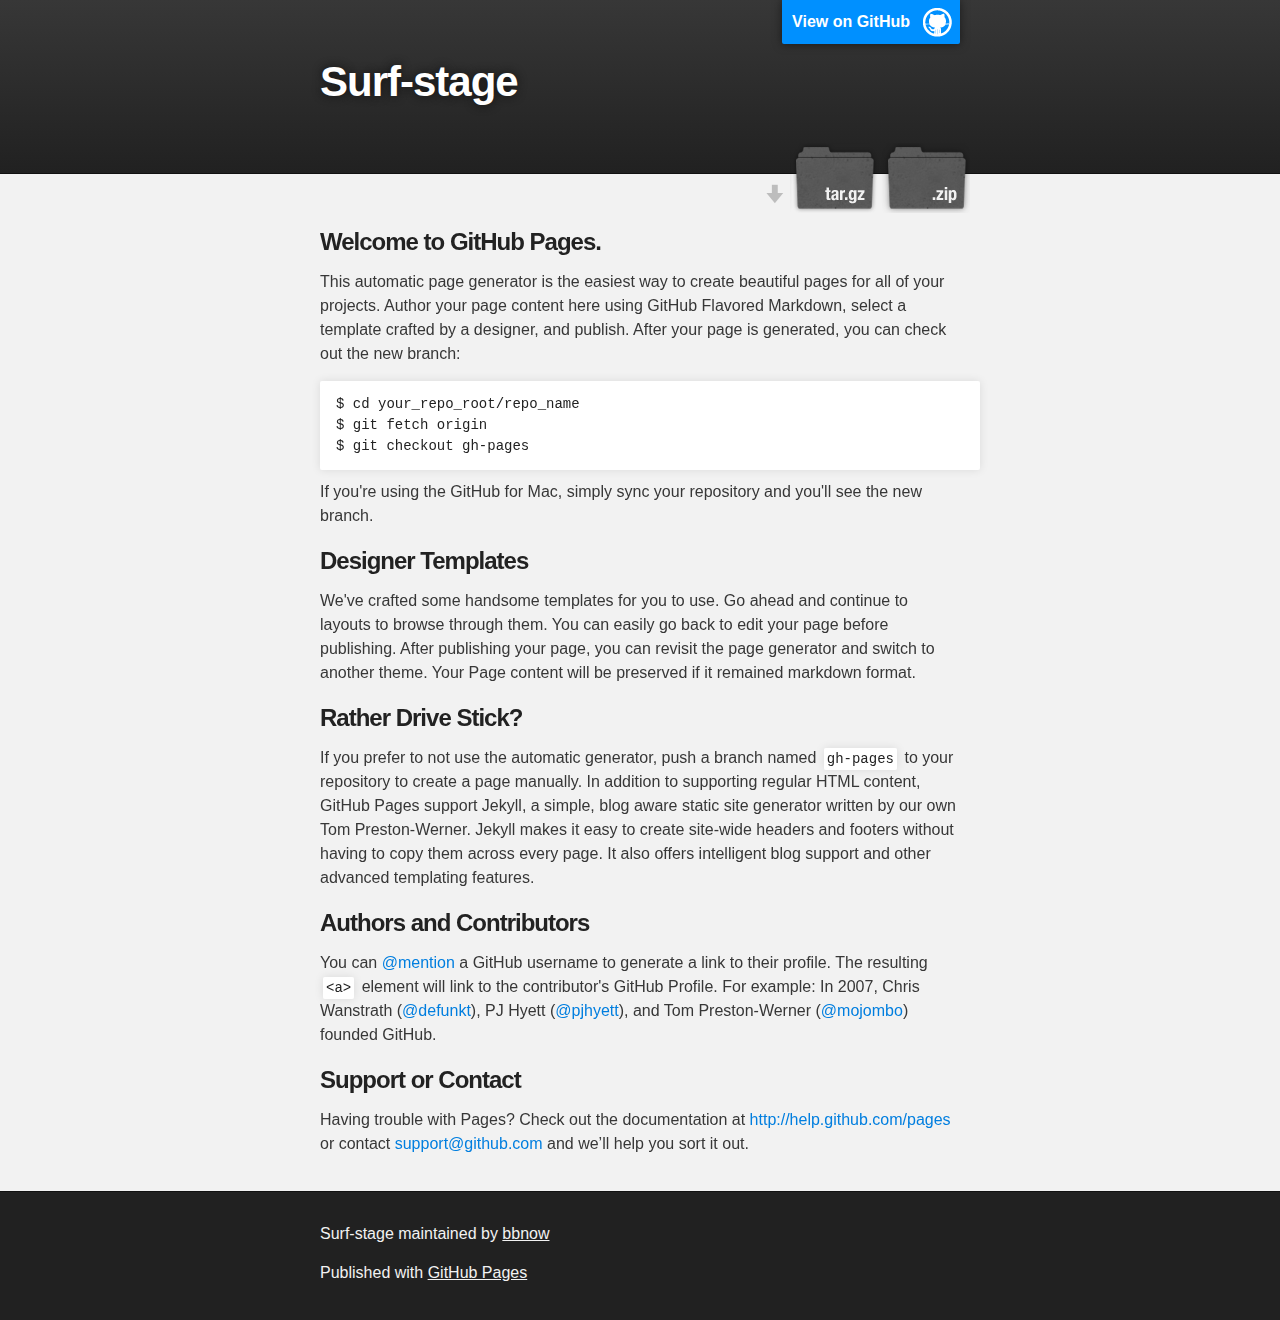
==== index.html @ c20ba17e "Create gh-pages branch via GitHub" ====
<!DOCTYPE html>
<html>

  <head>
    <meta charset='utf-8' />
    <meta http-equiv="X-UA-Compatible" content="chrome=1" />
    <meta name="description" content="Surf-stage : " />

    <link rel="stylesheet" type="text/css" media="screen" href="stylesheets/stylesheet.css">

    <title>Surf-stage</title>
  </head>

  <body>

    <!-- HEADER -->
    <div id="header_wrap" class="outer">
        <header class="inner">
          <a id="forkme_banner" href="https://github.com/bbnow/surf-stage">View on GitHub</a>

          <h1 id="project_title">Surf-stage</h1>
          <h2 id="project_tagline"></h2>

            <section id="downloads">
              <a class="zip_download_link" href="https://github.com/bbnow/surf-stage/zipball/master">Download this project as a .zip file</a>
              <a class="tar_download_link" href="https://github.com/bbnow/surf-stage/tarball/master">Download this project as a tar.gz file</a>
            </section>
        </header>
    </div>

    <!-- MAIN CONTENT -->
    <div id="main_content_wrap" class="outer">
      <section id="main_content" class="inner">
        <h3>
<a name="welcome-to-github-pages" class="anchor" href="#welcome-to-github-pages"><span class="octicon octicon-link"></span></a>Welcome to GitHub Pages.</h3>

<p>This automatic page generator is the easiest way to create beautiful pages for all of your projects. Author your page content here using GitHub Flavored Markdown, select a template crafted by a designer, and publish. After your page is generated, you can check out the new branch:</p>

<pre><code>$ cd your_repo_root/repo_name
$ git fetch origin
$ git checkout gh-pages
</code></pre>

<p>If you're using the GitHub for Mac, simply sync your repository and you'll see the new branch.</p>

<h3>
<a name="designer-templates" class="anchor" href="#designer-templates"><span class="octicon octicon-link"></span></a>Designer Templates</h3>

<p>We've crafted some handsome templates for you to use. Go ahead and continue to layouts to browse through them. You can easily go back to edit your page before publishing. After publishing your page, you can revisit the page generator and switch to another theme. Your Page content will be preserved if it remained markdown format.</p>

<h3>
<a name="rather-drive-stick" class="anchor" href="#rather-drive-stick"><span class="octicon octicon-link"></span></a>Rather Drive Stick?</h3>

<p>If you prefer to not use the automatic generator, push a branch named <code>gh-pages</code> to your repository to create a page manually. In addition to supporting regular HTML content, GitHub Pages support Jekyll, a simple, blog aware static site generator written by our own Tom Preston-Werner. Jekyll makes it easy to create site-wide headers and footers without having to copy them across every page. It also offers intelligent blog support and other advanced templating features.</p>

<h3>
<a name="authors-and-contributors" class="anchor" href="#authors-and-contributors"><span class="octicon octicon-link"></span></a>Authors and Contributors</h3>

<p>You can <a href="https://github.com/blog/821" class="user-mention">@mention</a> a GitHub username to generate a link to their profile. The resulting <code>&lt;a&gt;</code> element will link to the contributor's GitHub Profile. For example: In 2007, Chris Wanstrath (<a href="https://github.com/defunkt" class="user-mention">@defunkt</a>), PJ Hyett (<a href="https://github.com/pjhyett" class="user-mention">@pjhyett</a>), and Tom Preston-Werner (<a href="https://github.com/mojombo" class="user-mention">@mojombo</a>) founded GitHub.</p>

<h3>
<a name="support-or-contact" class="anchor" href="#support-or-contact"><span class="octicon octicon-link"></span></a>Support or Contact</h3>

<p>Having trouble with Pages? Check out the documentation at <a href="http://help.github.com/pages">http://help.github.com/pages</a> or contact <a href="mailto:support@github.com">support@github.com</a> and we’ll help you sort it out.</p>
      </section>
    </div>

    <!-- FOOTER  -->
    <div id="footer_wrap" class="outer">
      <footer class="inner">
        <p class="copyright">Surf-stage maintained by <a href="https://github.com/bbnow">bbnow</a></p>
        <p>Published with <a href="http://pages.github.com">GitHub Pages</a></p>
      </footer>
    </div>

    

  </body>
</html>
---- stylesheets/stylesheet.css ----
/*******************************************************************************
Slate Theme for GitHub Pages
by Jason Costello, @jsncostello
*******************************************************************************/

@import url(pygment_trac.css);

/*******************************************************************************
MeyerWeb Reset
*******************************************************************************/

html, body, div, span, applet, object, iframe,
h1, h2, h3, h4, h5, h6, p, blockquote, pre,
a, abbr, acronym, address, big, cite, code,
del, dfn, em, img, ins, kbd, q, s, samp,
small, strike, strong, sub, sup, tt, var,
b, u, i, center,
dl, dt, dd, ol, ul, li,
fieldset, form, label, legend,
table, caption, tbody, tfoot, thead, tr, th, td,
article, aside, canvas, details, embed,
figure, figcaption, footer, header, hgroup,
menu, nav, output, ruby, section, summary,
time, mark, audio, video {
  margin: 0;
  padding: 0;
  border: 0;
  font: inherit;
  vertical-align: baseline;
}

/* HTML5 display-role reset for older browsers */
article, aside, details, figcaption, figure,
footer, header, hgroup, menu, nav, section {
  display: block;
}

ol, ul {
  list-style: none;
}

table {
  border-collapse: collapse;
  border-spacing: 0;
}

/*******************************************************************************
Theme Styles
*******************************************************************************/

body {
  box-sizing: border-box;
  color:#373737;
  background: #212121;
  font-size: 16px;
  font-family: 'Myriad Pro', Calibri, Helvetica, Arial, sans-serif;
  line-height: 1.5;
  -webkit-font-smoothing: antialiased;
}

h1, h2, h3, h4, h5, h6 {
  margin: 10px 0;
  font-weight: 700;
  color:#222222;
  font-family: 'Lucida Grande', 'Calibri', Helvetica, Arial, sans-serif;
  letter-spacing: -1px;
}

h1 {
  font-size: 36px;
  font-weight: 700;
}

h2 {
  padding-bottom: 10px;
  font-size: 32px;
  background: url('../images/bg_hr.png') repeat-x bottom;
}

h3 {
  font-size: 24px;
}

h4 {
  font-size: 21px;
}

h5 {
  font-size: 18px;
}

h6 {
  font-size: 16px;
}

p {
  margin: 10px 0 15px 0;
}

footer p {
  color: #f2f2f2;
}

a {
  text-decoration: none;
  color: #007edf;
  text-shadow: none;

  transition: color 0.5s ease;
  transition: text-shadow 0.5s ease;
  -webkit-transition: color 0.5s ease;
  -webkit-transition: text-shadow 0.5s ease;
  -moz-transition: color 0.5s ease;
  -moz-transition: text-shadow 0.5s ease;
  -o-transition: color 0.5s ease;
  -o-transition: text-shadow 0.5s ease;
  -ms-transition: color 0.5s ease;
  -ms-transition: text-shadow 0.5s ease;
}

a:hover, a:focus {text-decoration: underline;}

footer a {
  color: #F2F2F2;
  text-decoration: underline;
}

em {
  font-style: italic;
}

strong {
  font-weight: bold;
}

img {
  position: relative;
  margin: 0 auto;
  max-width: 739px;
  padding: 5px;
  margin: 10px 0 10px 0;
  border: 1px solid #ebebeb;

  box-shadow: 0 0 5px #ebebeb;
  -webkit-box-shadow: 0 0 5px #ebebeb;
  -moz-box-shadow: 0 0 5px #ebebeb;
  -o-box-shadow: 0 0 5px #ebebeb;
  -ms-box-shadow: 0 0 5px #ebebeb;
}

p img {
  display: inline;
  margin: 0;
  padding: 0;
  vertical-align: middle;
  text-align: center;
  border: none;
}

pre, code {
  width: 100%;
  color: #222;
  background-color: #fff;

  font-family: Monaco, "Bitstream Vera Sans Mono", "Lucida Console", Terminal, monospace;
  font-size: 14px;

  border-radius: 2px;
  -moz-border-radius: 2px;
  -webkit-border-radius: 2px;
}

pre {
  width: 100%;
  padding: 10px;
  box-shadow: 0 0 10px rgba(0,0,0,.1);
  overflow: auto;
}

code {
  padding: 3px;
  margin: 0 3px;
  box-shadow: 0 0 10px rgba(0,0,0,.1);
}

pre code {
  display: block;
  box-shadow: none;
}

blockquote {
  color: #666;
  margin-bottom: 20px;
  padding: 0 0 0 20px;
  border-left: 3px solid #bbb;
}


ul, ol, dl {
  margin-bottom: 15px
}

ul {
  list-style: inside;
  padding-left: 20px;
}

ol {
  list-style: decimal inside;
  padding-left: 20px;
}

dl dt {
  font-weight: bold;
}

dl dd {
  padding-left: 20px;
  font-style: italic;
}

dl p {
  padding-left: 20px;
  font-style: italic;
}

hr {
  height: 1px;
  margin-bottom: 5px;
  border: none;
  background: url('../images/bg_hr.png') repeat-x center;
}

table {
  border: 1px solid #373737;
  margin-bottom: 20px;
  text-align: left;
 }

th {
  font-family: 'Lucida Grande', 'Helvetica Neue', Helvetica, Arial, sans-serif;
  padding: 10px;
  background: #373737;
  color: #fff;
 }

td {
  padding: 10px;
  border: 1px solid #373737;
 }

form {
  background: #f2f2f2;
  padding: 20px;
}

/*******************************************************************************
Full-Width Styles
*******************************************************************************/

.outer {
  width: 100%;
}

.inner {
  position: relative;
  max-width: 640px;
  padding: 20px 10px;
  margin: 0 auto;
}

#forkme_banner {
  display: block;
  position: absolute;
  top:0;
  right: 10px;
  z-index: 10;
  padding: 10px 50px 10px 10px;
  color: #fff;
  background: url('../images/blacktocat.png') #0090ff no-repeat 95% 50%;
  font-weight: 700;
  box-shadow: 0 0 10px rgba(0,0,0,.5);
  border-bottom-left-radius: 2px;
  border-bottom-right-radius: 2px;
}

#header_wrap {
  background: #212121;
  background: -moz-linear-gradient(top, #373737, #212121);
  background: -webkit-linear-gradient(top, #373737, #212121);
  background: -ms-linear-gradient(top, #373737, #212121);
  background: -o-linear-gradient(top, #373737, #212121);
  background: linear-gradient(top, #373737, #212121);
}

#header_wrap .inner {
  padding: 50px 10px 30px 10px;
}

#project_title {
  margin: 0;
  color: #fff;
  font-size: 42px;
  font-weight: 700;
  text-shadow: #111 0px 0px 10px;
}

#project_tagline {
  color: #fff;
  font-size: 24px;
  font-weight: 300;
  background: none;
  text-shadow: #111 0px 0px 10px;
}

#downloads {
  position: absolute;
  width: 210px;
  z-index: 10;
  bottom: -40px;
  right: 0;
  height: 70px;
  background: url('../images/icon_download.png') no-repeat 0% 90%;
}

.zip_download_link {
  display: block;
  float: right;
  width: 90px;
  height:70px;
  text-indent: -5000px;
  overflow: hidden;
  background: url(../images/sprite_download.png) no-repeat bottom left;
}

.tar_download_link {
  display: block;
  float: right;
  width: 90px;
  height:70px;
  text-indent: -5000px;
  overflow: hidden;
  background: url(../images/sprite_download.png) no-repeat bottom right;
  margin-left: 10px;
}

.zip_download_link:hover {
  background: url(../images/sprite_download.png) no-repeat top left;
}

.tar_download_link:hover {
  background: url(../images/sprite_download.png) no-repeat top right;
}

#main_content_wrap {
  background: #f2f2f2;
  border-top: 1px solid #111;
  border-bottom: 1px solid #111;
}

#main_content {
  padding-top: 40px;
}

#footer_wrap {
  background: #212121;
}



/*******************************************************************************
Small Device Styles
*******************************************************************************/

@media screen and (max-width: 480px) {
  body {
    font-size:14px;
  }

  #downloads {
    display: none;
  }

  .inner {
    min-width: 320px;
    max-width: 480px;
  }

  #project_title {
  font-size: 32px;
  }

  h1 {
    font-size: 28px;
  }

  h2 {
    font-size: 24px;
  }

  h3 {
    font-size: 21px;
  }

  h4 {
    font-size: 18px;
  }

  h5 {
    font-size: 14px;
  }

  h6 {
    font-size: 12px;
  }

  code, pre {
    min-width: 320px;
    max-width: 480px;
    font-size: 11px;
  }

}
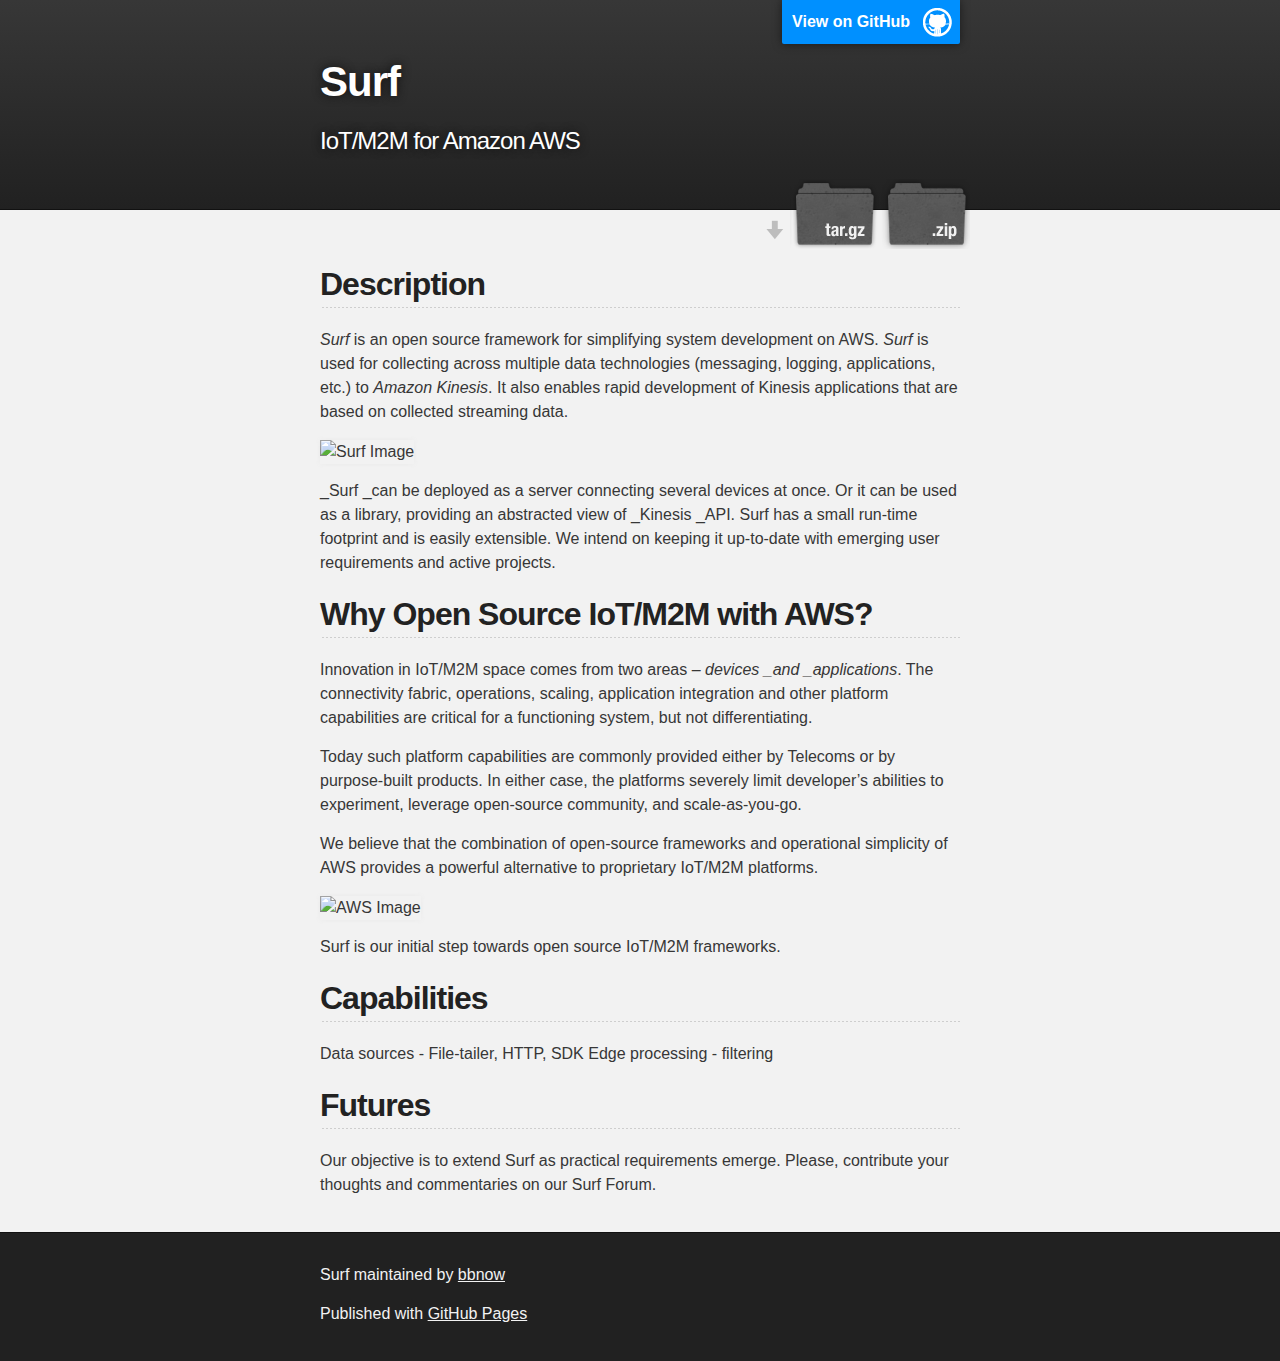
==== commit db155580: "initial stage" ====
--- a/index.html
+++ b/index.html
@@ -4,11 +4,11 @@
   <head>
     <meta charset='utf-8' />
     <meta http-equiv="X-UA-Compatible" content="chrome=1" />
-    <meta name="description" content="Surf-stage : " />
+    <meta name="description" content="Surf : IoT/M2M for Amazon AWS" />
 
     <link rel="stylesheet" type="text/css" media="screen" href="stylesheets/stylesheet.css">
 
-    <title>Surf-stage</title>
+    <title>Surf</title>
   </head>
 
   <body>
@@ -16,14 +16,14 @@
     <!-- HEADER -->
     <div id="header_wrap" class="outer">
         <header class="inner">
-          <a id="forkme_banner" href="https://github.com/bbnow/surf-stage">View on GitHub</a>
+          <a id="forkme_banner" href="https://github.com/bbnow/surf-landing-page">View on GitHub</a>
 
-          <h1 id="project_title">Surf-stage</h1>
-          <h2 id="project_tagline"></h2>
+          <h1 id="project_title">Surf</h1>
+          <h2 id="project_tagline">IoT/M2M for Amazon AWS</h2>
 
             <section id="downloads">
-              <a class="zip_download_link" href="https://github.com/bbnow/surf-stage/zipball/master">Download this project as a .zip file</a>
-              <a class="tar_download_link" href="https://github.com/bbnow/surf-stage/tarball/master">Download this project as a tar.gz file</a>
+              <a class="zip_download_link" href="https://github.com/bbnow/surf-landing-page/zipball/master">Download this project as a .zip file</a>
+              <a class="tar_download_link" href="https://github.com/bbnow/surf-landing-page/tarball/master">Download this project as a tar.gz file</a>
             </section>
         </header>
     </div>
@@ -31,44 +31,45 @@
     <!-- MAIN CONTENT -->
     <div id="main_content_wrap" class="outer">
       <section id="main_content" class="inner">
-        <h3>
-<a name="welcome-to-github-pages" class="anchor" href="#welcome-to-github-pages"><span class="octicon octicon-link"></span></a>Welcome to GitHub Pages.</h3>
+        <h2>
+<a name="description" class="anchor" href="#description"><span class="octicon octicon-link"></span></a>Description</h2>
 
-<p>This automatic page generator is the easiest way to create beautiful pages for all of your projects. Author your page content here using GitHub Flavored Markdown, select a template crafted by a designer, and publish. After your page is generated, you can check out the new branch:</p>
+<p><em>Surf</em> is an open source framework for simplifying system development on AWS. <em>Surf</em> is used for collecting across multiple data technologies (messaging, logging, applications, etc.) to <em>Amazon Kinesis</em>. It also enables rapid development of Kinesis applications that are based on collected streaming data.</p>
 
-<pre><code>$ cd your_repo_root/repo_name
-$ git fetch origin
-$ git checkout gh-pages
-</code></pre>
+<p><img src="images/surf_1.png" alt="Surf Image"></p>
 
-<p>If you're using the GitHub for Mac, simply sync your repository and you'll see the new branch.</p>
+<p>_Surf _can be deployed as a server connecting several devices at once. Or it can be used as a library, providing an abstracted view of _Kinesis _API. Surf has a small run-time footprint and is easily extensible. We intend on keeping it up-to-date with emerging user requirements and active projects.</p>
 
-<h3>
-<a name="designer-templates" class="anchor" href="#designer-templates"><span class="octicon octicon-link"></span></a>Designer Templates</h3>
+<h2>
+<a name="why-open-source-iotm2m-with-aws" class="anchor" href="#why-open-source-iotm2m-with-aws"><span class="octicon octicon-link"></span></a>Why Open Source IoT/M2M with AWS?</h2>
 
-<p>We've crafted some handsome templates for you to use. Go ahead and continue to layouts to browse through them. You can easily go back to edit your page before publishing. After publishing your page, you can revisit the page generator and switch to another theme. Your Page content will be preserved if it remained markdown format.</p>
+<p>Innovation in IoT/M2M space comes from two areas – <em>devices _and _applications</em>. The connectivity fabric, operations, scaling, application integration and other platform capabilities are critical for a functioning system, but not differentiating.</p>
 
-<h3>
-<a name="rather-drive-stick" class="anchor" href="#rather-drive-stick"><span class="octicon octicon-link"></span></a>Rather Drive Stick?</h3>
+<p>Today such platform capabilities are commonly provided either by Telecoms or by purpose-built products. In either case, the platforms severely limit developer’s abilities to experiment, leverage open-source community, and scale-as-you-go.</p>
 
-<p>If you prefer to not use the automatic generator, push a branch named <code>gh-pages</code> to your repository to create a page manually. In addition to supporting regular HTML content, GitHub Pages support Jekyll, a simple, blog aware static site generator written by our own Tom Preston-Werner. Jekyll makes it easy to create site-wide headers and footers without having to copy them across every page. It also offers intelligent blog support and other advanced templating features.</p>
+<p>We believe that the combination of open-source frameworks and operational simplicity of AWS provides a powerful alternative to proprietary IoT/M2M platforms.</p>
 
-<h3>
-<a name="authors-and-contributors" class="anchor" href="#authors-and-contributors"><span class="octicon octicon-link"></span></a>Authors and Contributors</h3>
+<p><img src="images/surf_2.png" alt="AWS Image"></p>
 
-<p>You can <a href="https://github.com/blog/821" class="user-mention">@mention</a> a GitHub username to generate a link to their profile. The resulting <code>&lt;a&gt;</code> element will link to the contributor's GitHub Profile. For example: In 2007, Chris Wanstrath (<a href="https://github.com/defunkt" class="user-mention">@defunkt</a>), PJ Hyett (<a href="https://github.com/pjhyett" class="user-mention">@pjhyett</a>), and Tom Preston-Werner (<a href="https://github.com/mojombo" class="user-mention">@mojombo</a>) founded GitHub.</p>
+<p>Surf is our initial step towards open source IoT/M2M frameworks.</p>
 
-<h3>
-<a name="support-or-contact" class="anchor" href="#support-or-contact"><span class="octicon octicon-link"></span></a>Support or Contact</h3>
+<h2>
+<a name="capabilities" class="anchor" href="#capabilities"><span class="octicon octicon-link"></span></a>Capabilities</h2>
 
-<p>Having trouble with Pages? Check out the documentation at <a href="http://help.github.com/pages">http://help.github.com/pages</a> or contact <a href="mailto:support@github.com">support@github.com</a> and we’ll help you sort it out.</p>
+<p>Data sources - File-tailer, HTTP, SDK
+Edge processing - filtering</p>
+
+<h2>
+<a name="futures" class="anchor" href="#futures"><span class="octicon octicon-link"></span></a>Futures</h2>
+
+<p>Our objective is to extend Surf as practical requirements emerge. Please, contribute your thoughts and commentaries on our Surf Forum.</p>
       </section>
     </div>
 
     <!-- FOOTER  -->
     <div id="footer_wrap" class="outer">
       <footer class="inner">
-        <p class="copyright">Surf-stage maintained by <a href="https://github.com/bbnow">bbnow</a></p>
+        <p class="copyright">Surf maintained by <a href="https://github.com/bbnow">bbnow</a></p>
         <p>Published with <a href="http://pages.github.com">GitHub Pages</a></p>
       </footer>
     </div>
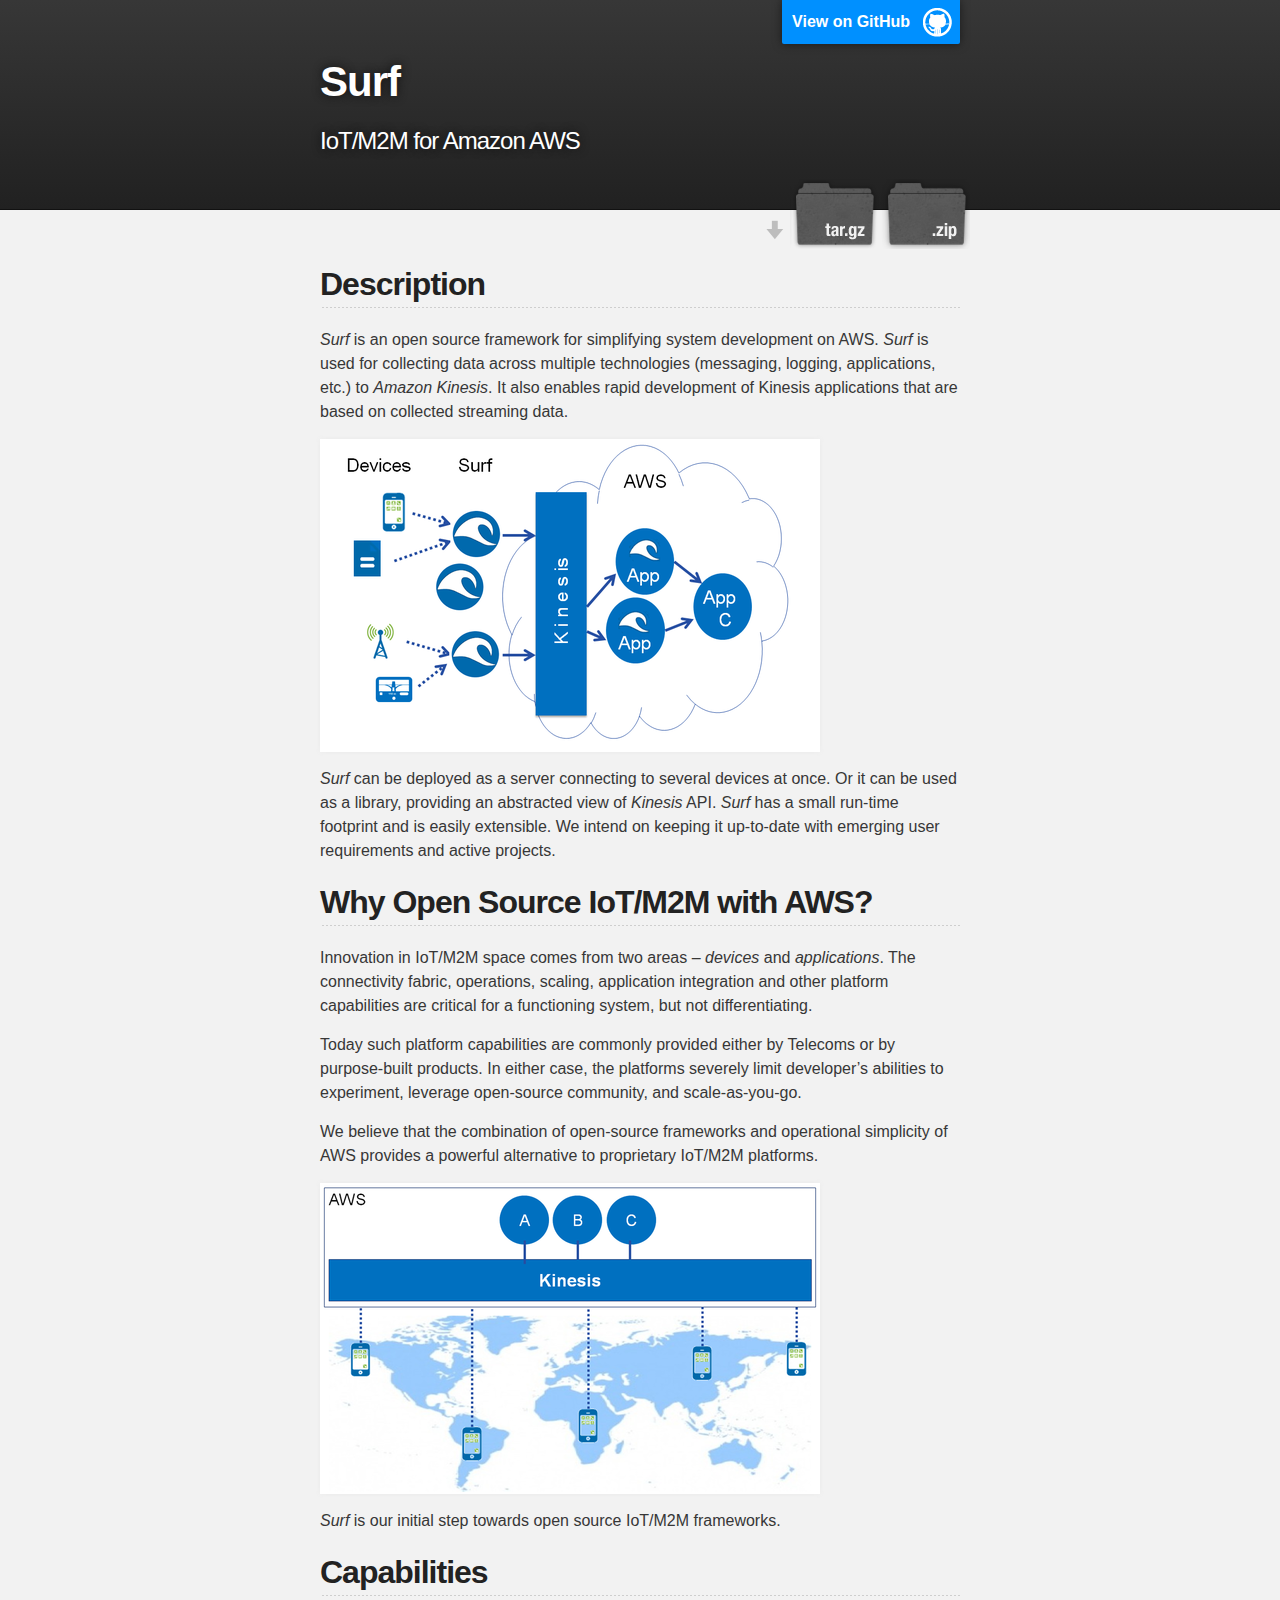
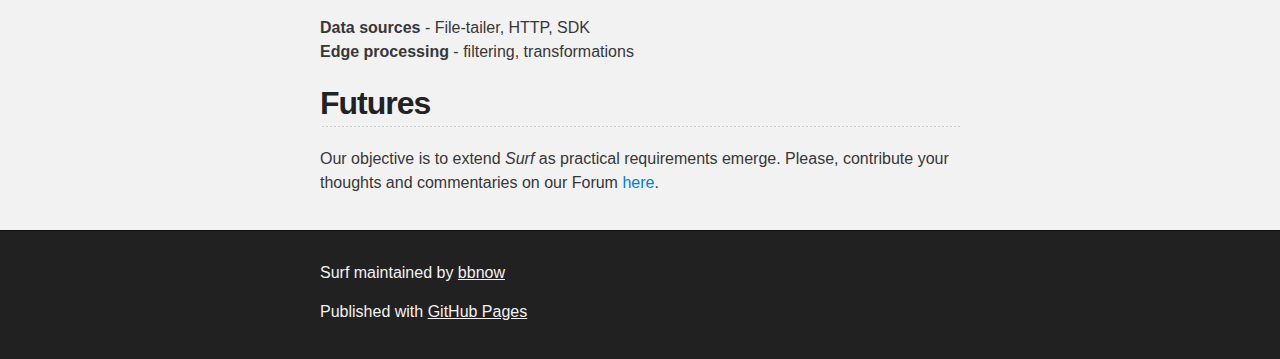
==== commit d91d9372: "updates" ====
--- a/index.html
+++ b/index.html
@@ -34,35 +34,34 @@
         <h2>
 <a name="description" class="anchor" href="#description"><span class="octicon octicon-link"></span></a>Description</h2>
 
-<p><em>Surf</em> is an open source framework for simplifying system development on AWS. <em>Surf</em> is used for collecting across multiple data technologies (messaging, logging, applications, etc.) to <em>Amazon Kinesis</em>. It also enables rapid development of Kinesis applications that are based on collected streaming data.</p>
+<p><em>Surf</em> is an open source framework for simplifying system development on AWS. <em>Surf</em> is used for collecting data across multiple technologies (messaging, logging, applications, etc.) to <em>Amazon Kinesis</em>. It also enables rapid development of Kinesis applications that are based on collected streaming data.</p>
 
-<p><img src="images/surf_1.png" alt="Surf Image"></p>
+<p><img src="images/surf_image.PNG" alt="Surf Image"></p>
 
-<p>_Surf _can be deployed as a server connecting several devices at once. Or it can be used as a library, providing an abstracted view of _Kinesis _API. Surf has a small run-time footprint and is easily extensible. We intend on keeping it up-to-date with emerging user requirements and active projects.</p>
+<p><em>Surf</em> can be deployed as a server connecting to several devices at once. Or it can be used as a library, providing an abstracted view of <em>Kinesis</em> API. <em>Surf</em> has a small run-time footprint and is easily extensible. We intend on keeping it up-to-date with emerging user requirements and active projects.</p>
 
 <h2>
 <a name="why-open-source-iotm2m-with-aws" class="anchor" href="#why-open-source-iotm2m-with-aws"><span class="octicon octicon-link"></span></a>Why Open Source IoT/M2M with AWS?</h2>
 
-<p>Innovation in IoT/M2M space comes from two areas – <em>devices _and _applications</em>. The connectivity fabric, operations, scaling, application integration and other platform capabilities are critical for a functioning system, but not differentiating.</p>
+<p>Innovation in IoT/M2M space comes from two areas – <em>devices</em> and <em>applications</em>. The connectivity fabric, operations, scaling, application integration and other platform capabilities are critical for a functioning system, but not differentiating.</p>
 
 <p>Today such platform capabilities are commonly provided either by Telecoms or by purpose-built products. In either case, the platforms severely limit developer’s abilities to experiment, leverage open-source community, and scale-as-you-go.</p>
 
 <p>We believe that the combination of open-source frameworks and operational simplicity of AWS provides a powerful alternative to proprietary IoT/M2M platforms.</p>
 
-<p><img src="images/surf_2.png" alt="AWS Image"></p>
+<p><img src="images/aws_image.PNG" alt="AWS Image"></p>
 
-<p>Surf is our initial step towards open source IoT/M2M frameworks.</p>
+<p><em>Surf</em> is our initial step towards open source IoT/M2M frameworks.</p>
 
 <h2>
 <a name="capabilities" class="anchor" href="#capabilities"><span class="octicon octicon-link"></span></a>Capabilities</h2>
 
-<p>Data sources - File-tailer, HTTP, SDK
-Edge processing - filtering</p>
+<p><strong>Data sources</strong> - File-tailer, HTTP, SDK<br><strong>Edge processing</strong> - filtering, transformations</p>
 
 <h2>
 <a name="futures" class="anchor" href="#futures"><span class="octicon octicon-link"></span></a>Futures</h2>
 
-<p>Our objective is to extend Surf as practical requirements emerge. Please, contribute your thoughts and commentaries on our Surf Forum.</p>
+<p>Our objective is to extend <em>Surf</em> as practical requirements emerge. Please, contribute your thoughts and commentaries on our Forum <a href="https://groups.google.com/forum/?hl=en#!forum/projectsurf">here</a>.</p>
       </section>
     </div>
 
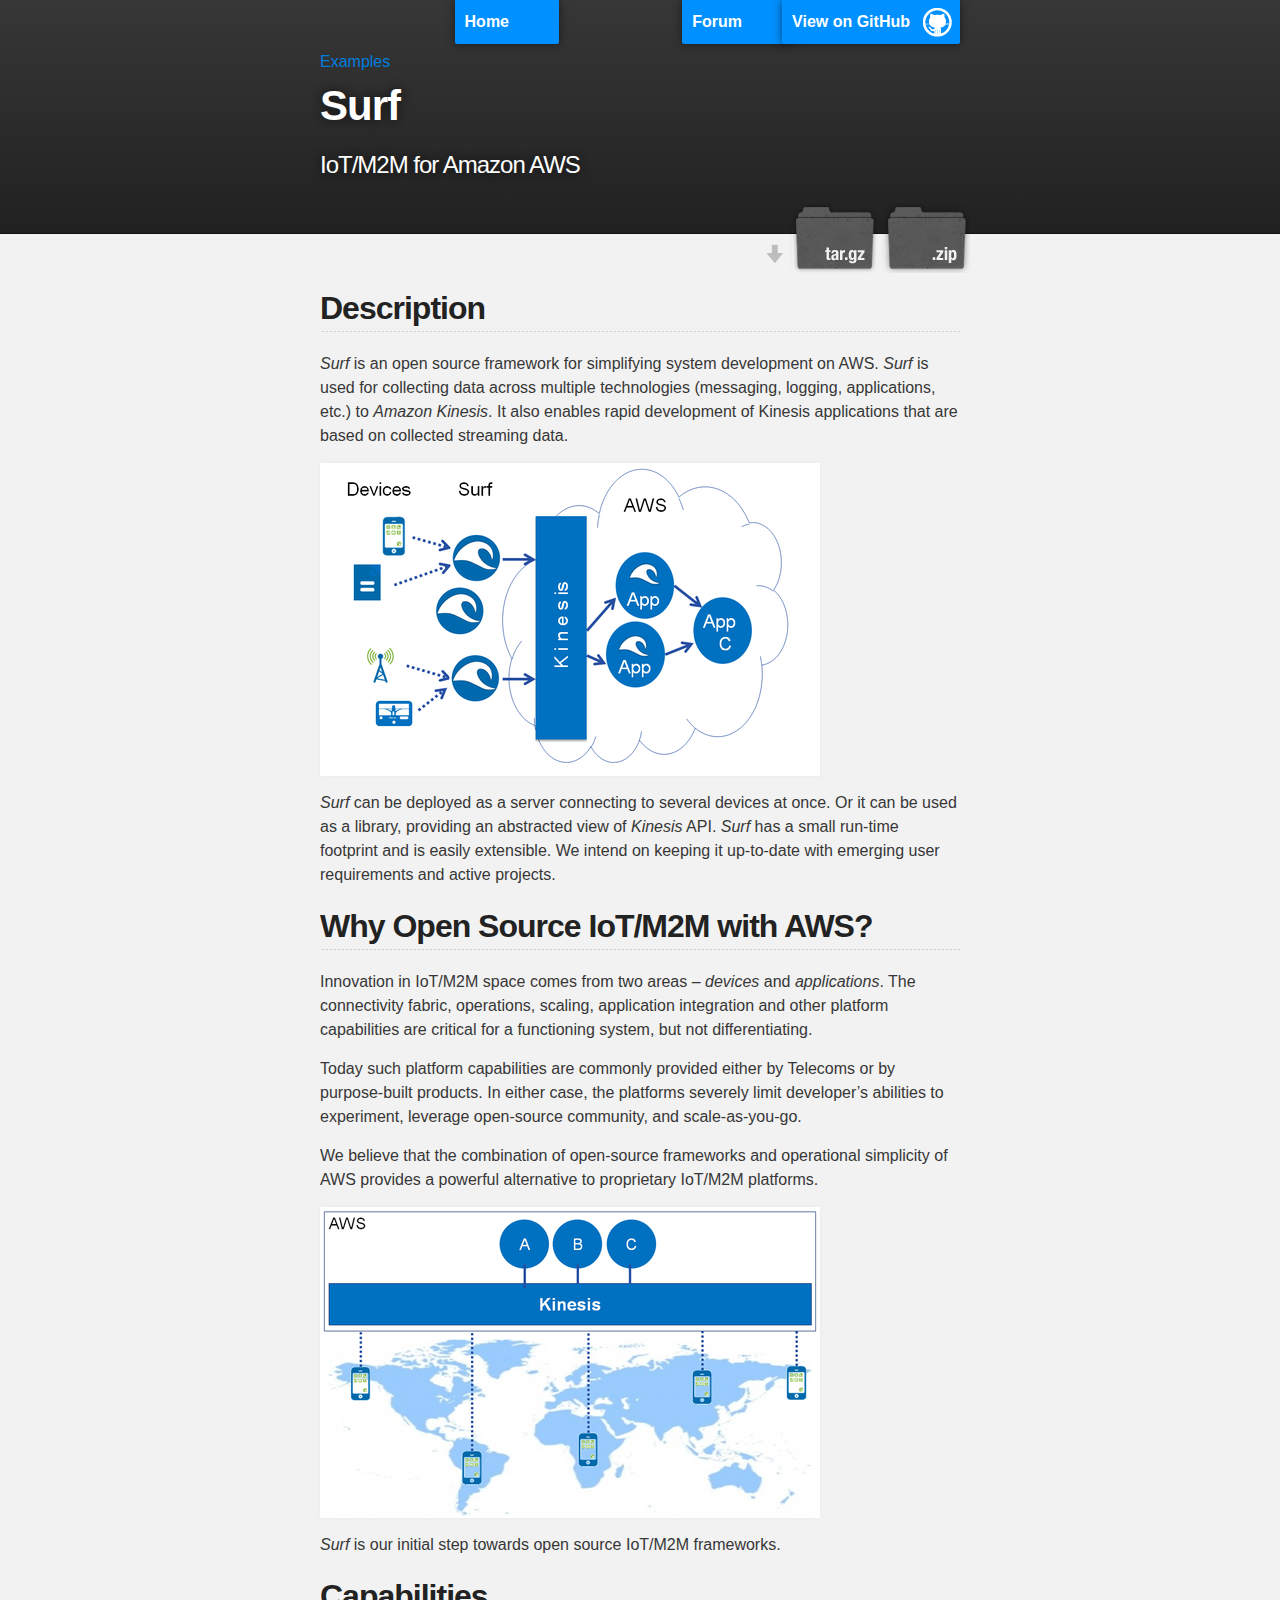
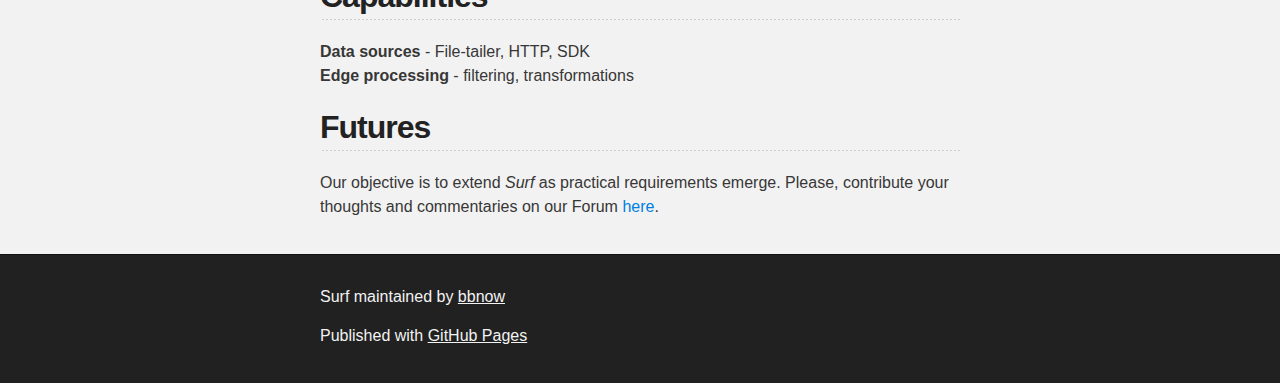
==== commit c79946b4: "Update index.html" ====
--- a/index.html
+++ b/index.html
@@ -16,7 +16,10 @@
     <!-- HEADER -->
     <div id="header_wrap" class="outer">
         <header class="inner">
-          <a id="forkme_banner" href="https://github.com/bbnow/surf-landing-page">View on GitHub</a>
+          <a id="home_banner" href="http://bbnow.github.io/surf-stage/index.html">Home</a>
+          <a id="examples_banner" href="http://bbnow.github.io/surf-stage/examples.html">Examples</a>
+          <a id="forum_banner" href="https://groups.google.com/forum/?hl=en#!forum/projectsurf">Forum</a>
+          <a id="forkme_banner" href="https://github.com/InformaticaCorp/Surf">View on GitHub</a>
 
           <h1 id="project_title">Surf</h1>
           <h2 id="project_tagline">IoT/M2M for Amazon AWS</h2>
--- a/stylesheets/stylesheet.css
+++ b/stylesheets/stylesheet.css
@@ -284,6 +284,51 @@
   border-bottom-right-radius: 2px;
 }
 
+#home_banner {
+  display: block;
+  position: absolute;
+  top:0;
+  right: 411px;
+  z-index: 10;
+  padding: 10px 50px 10px 10px;
+  color: #fff;
+  background: #0090ff no-repeat 95% 50%;
+  font-weight: 700;
+  box-shadow: 0 0 10px rgba(0,0,0,.5);
+  border-bottom-left-radius: 2px;
+  border-bottom-right-radius: 2px;
+}
+
+#example_banner {
+  display: block;
+  position: absolute;
+  top:0;
+  right: 285px;
+  z-index: 10;
+  padding: 10px 50px 10px 10px;
+  color: #fff;
+  background: #0090ff no-repeat 95% 50%;
+  font-weight: 700;
+  box-shadow: 0 0 10px rgba(0,0,0,.5);
+  border-bottom-left-radius: 2px;
+  border-bottom-right-radius: 2px;
+}
+
+#forum_banner {
+  display: block;
+  position: absolute;
+  top:0;
+  right: 178px;
+  z-index: 10;
+  padding: 10px 50px 10px 10px;
+  color: #fff;
+  background: #0090ff no-repeat 95% 50%;
+  font-weight: 700;
+  box-shadow: 0 0 10px rgba(0,0,0,.5);
+  border-bottom-left-radius: 2px;
+  border-bottom-right-radius: 2px;
+}
+
 #header_wrap {
   background: #212121;
   background: -moz-linear-gradient(top, #373737, #212121);
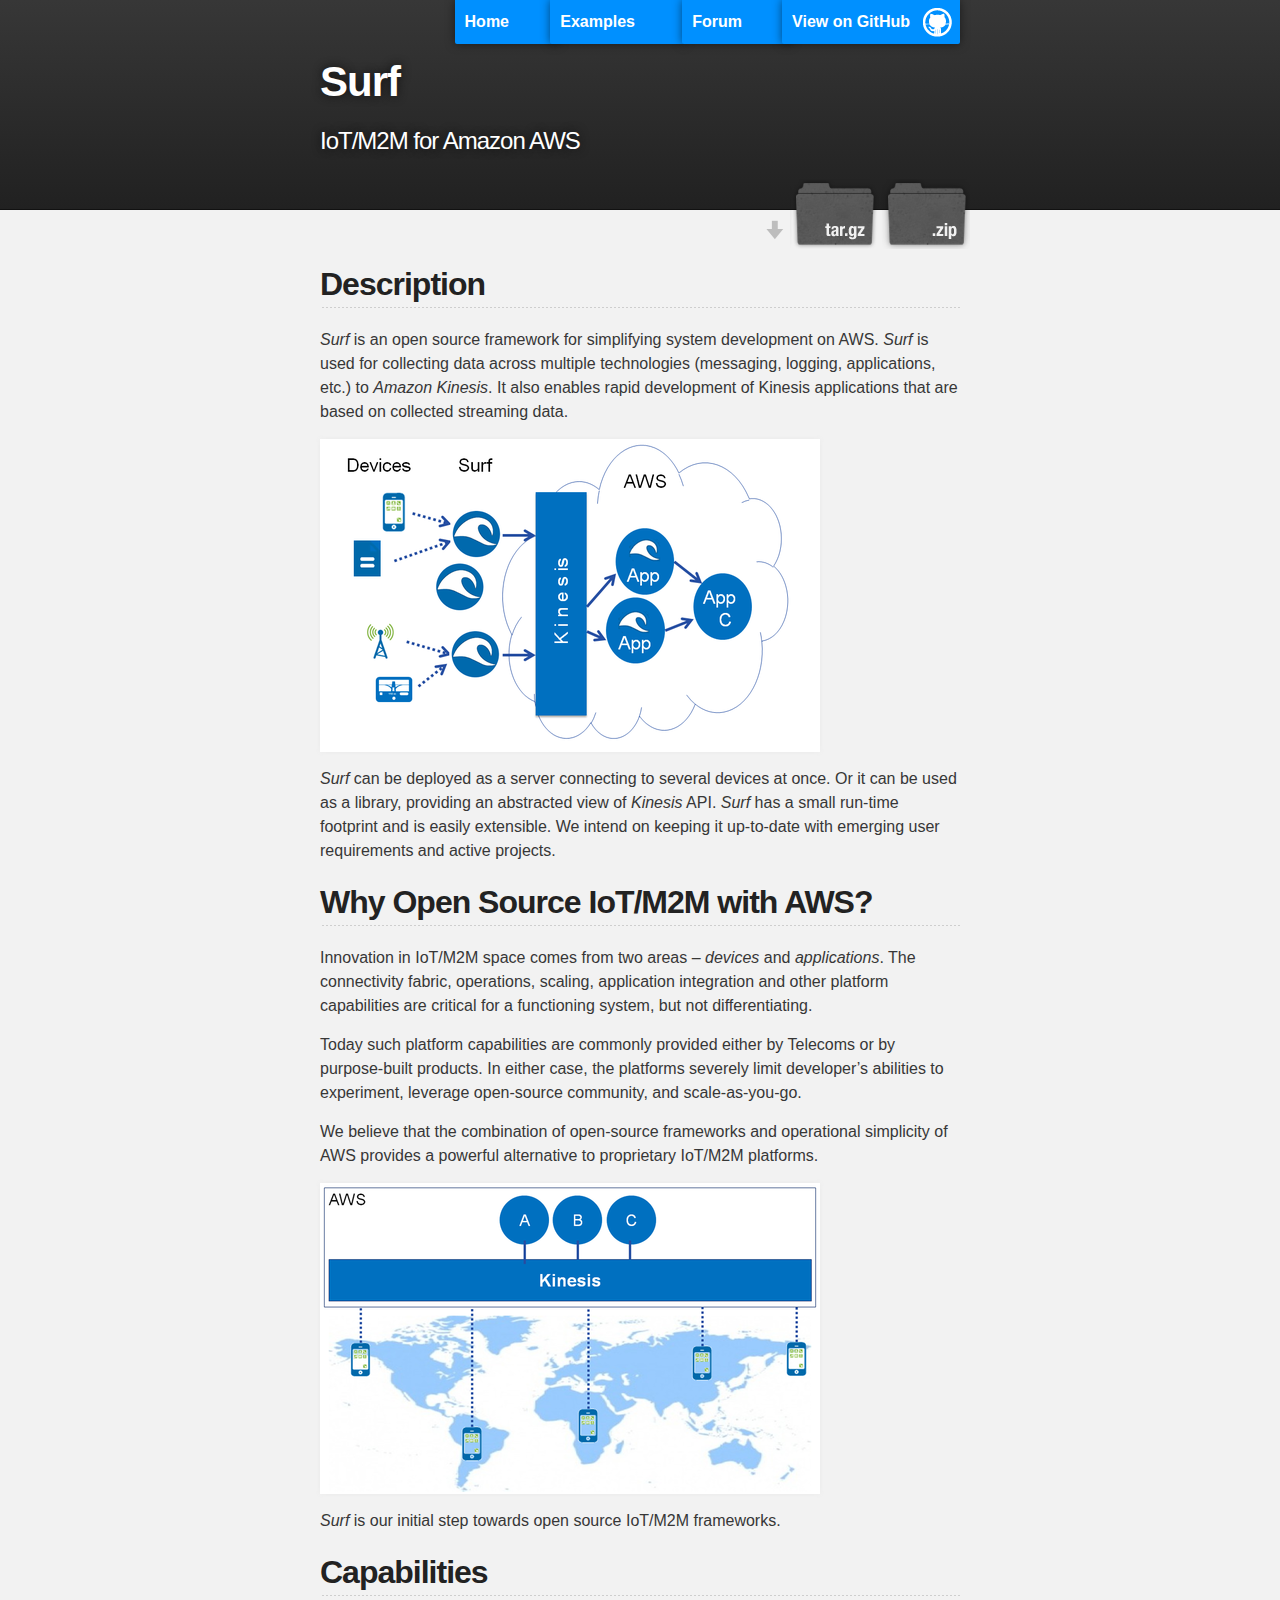
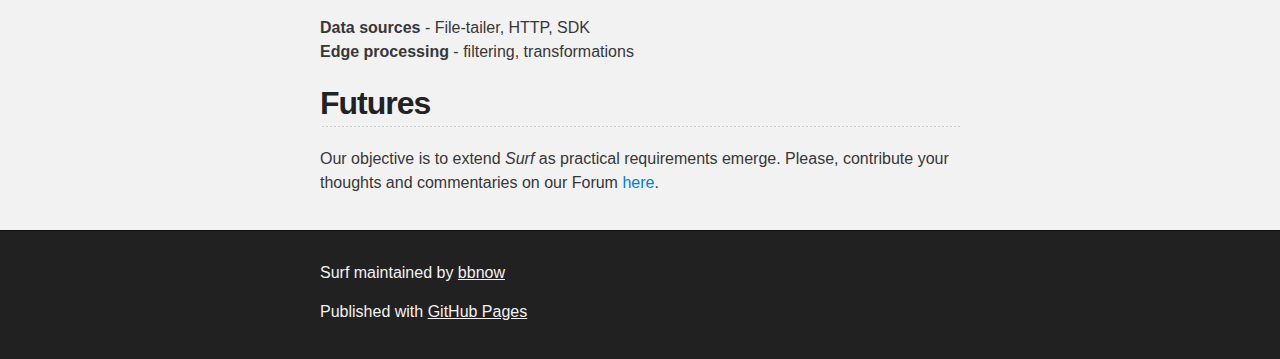
==== commit c90a60a0: "Update index.html" ====
--- a/index.html
+++ b/index.html
@@ -17,7 +17,7 @@
     <div id="header_wrap" class="outer">
         <header class="inner">
           <a id="home_banner" href="http://bbnow.github.io/surf-stage/index.html">Home</a>
-          <a id="examples_banner" href="http://bbnow.github.io/surf-stage/examples.html">Examples</a>
+          <a id="example_banner" href="http://bbnow.github.io/surf-stage/examples.html">Examples</a>
           <a id="forum_banner" href="https://groups.google.com/forum/?hl=en#!forum/projectsurf">Forum</a>
           <a id="forkme_banner" href="https://github.com/InformaticaCorp/Surf">View on GitHub</a>
 
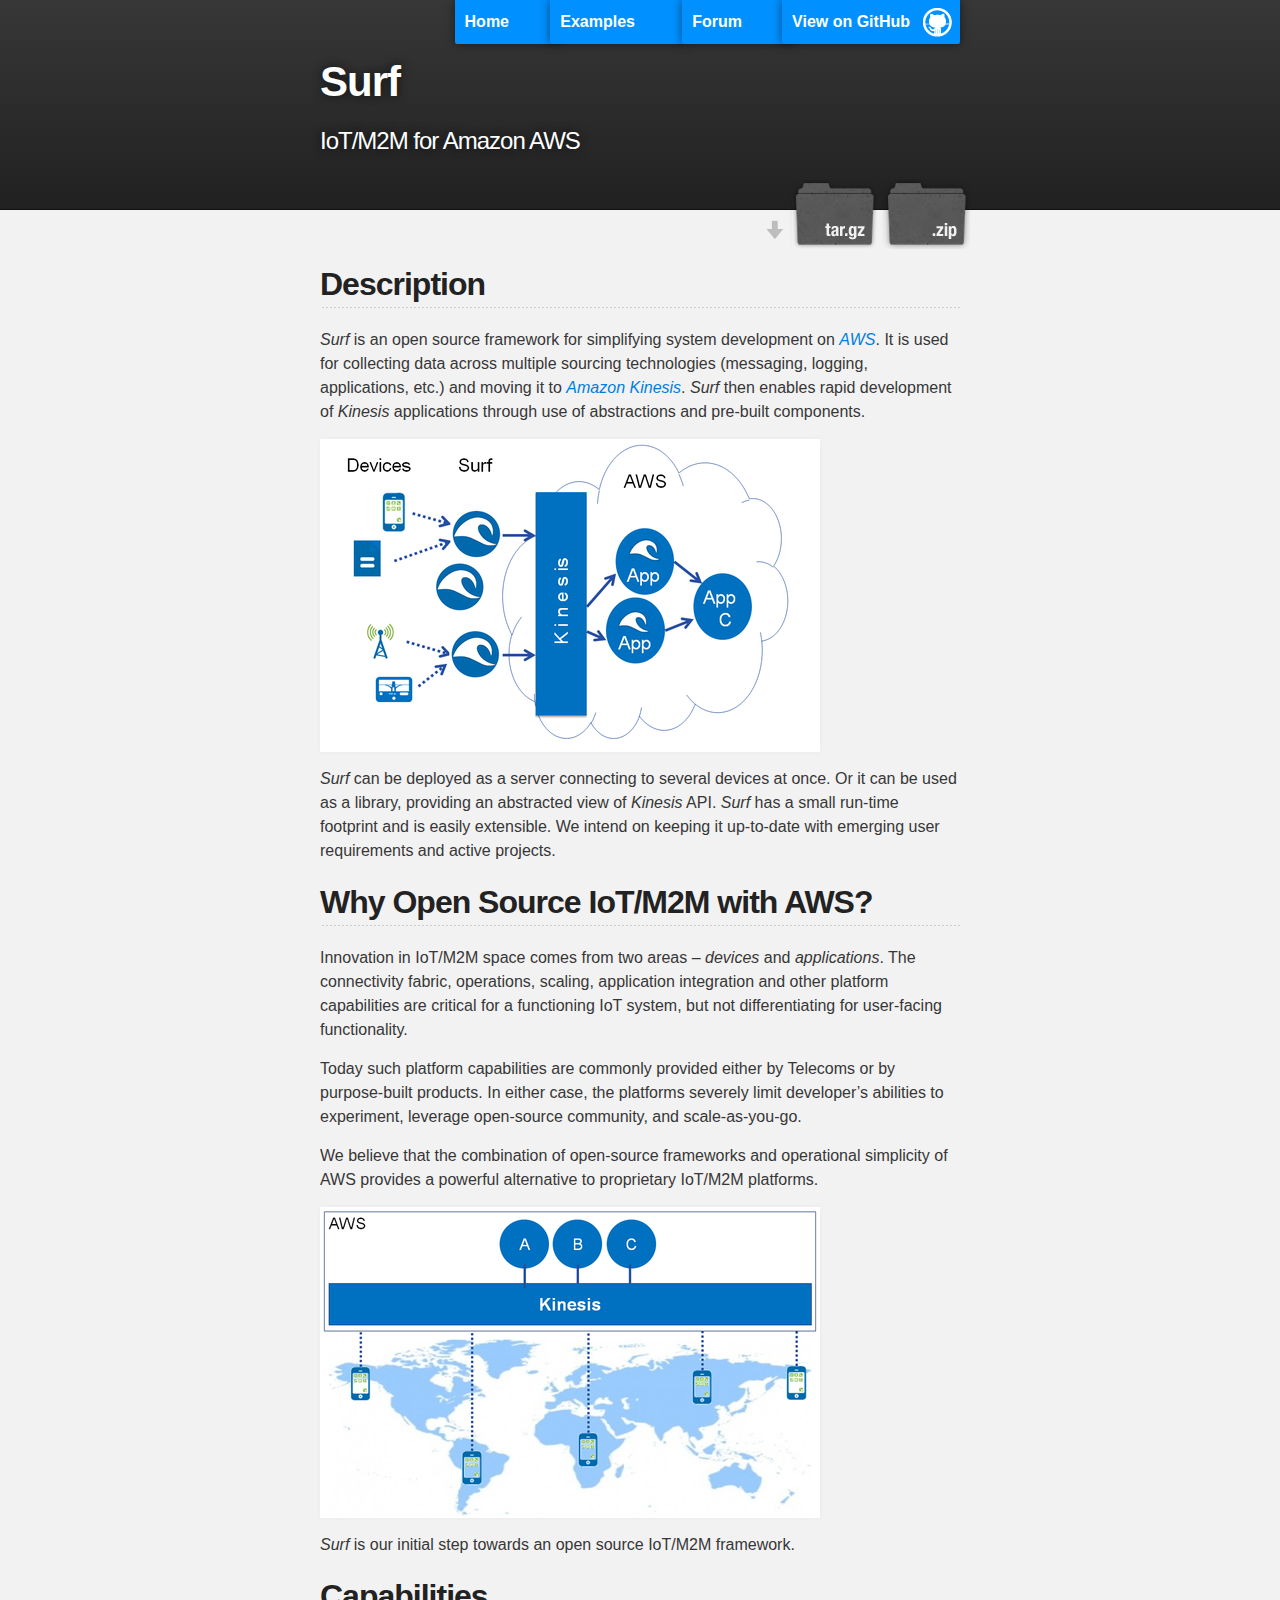
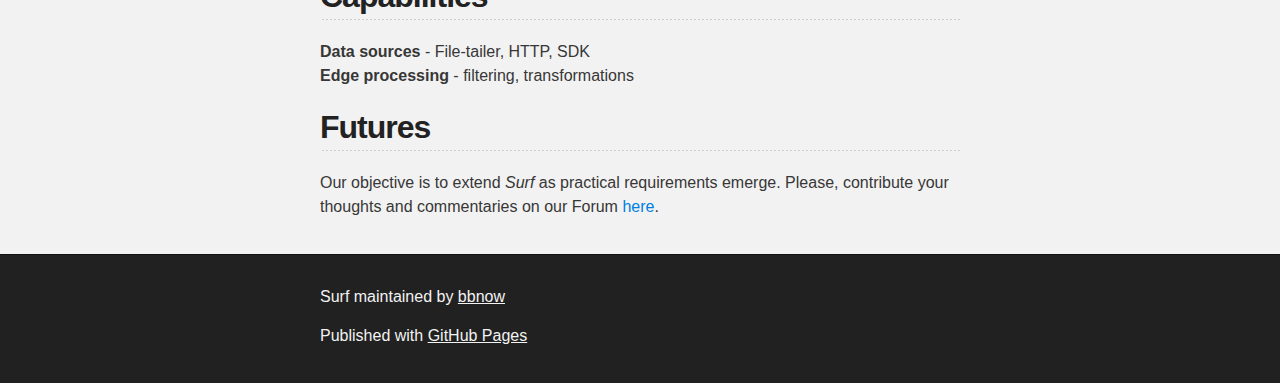
==== commit 6e35a213: "Update index.html" ====
--- a/index.html
+++ b/index.html
@@ -37,7 +37,7 @@
         <h2>
 <a name="description" class="anchor" href="#description"><span class="octicon octicon-link"></span></a>Description</h2>
 
-<p><em>Surf</em> is an open source framework for simplifying system development on AWS. <em>Surf</em> is used for collecting data across multiple technologies (messaging, logging, applications, etc.) to <em>Amazon Kinesis</em>. It also enables rapid development of Kinesis applications that are based on collected streaming data.</p>
+<p><em>Surf</em> is an open source framework for simplifying system development on <a href="http://aws.amazon.com/"><em>AWS</em></a>. It is used for collecting data across multiple sourcing technologies (messaging, logging, applications, etc.) and moving it to <a href="http://aws.amazon.com/kinesis/"><em>Amazon Kinesis</em></a>. <em>Surf</em> then enables rapid development of <em>Kinesis</em> applications through use of abstractions and pre-built components. </p>
 
 <p><img src="images/surf_image.PNG" alt="Surf Image"></p>
 
@@ -46,7 +46,7 @@
 <h2>
 <a name="why-open-source-iotm2m-with-aws" class="anchor" href="#why-open-source-iotm2m-with-aws"><span class="octicon octicon-link"></span></a>Why Open Source IoT/M2M with AWS?</h2>
 
-<p>Innovation in IoT/M2M space comes from two areas – <em>devices</em> and <em>applications</em>. The connectivity fabric, operations, scaling, application integration and other platform capabilities are critical for a functioning system, but not differentiating.</p>
+<p>Innovation in IoT/M2M space comes from two areas – <em>devices</em> and <em>applications</em>. The connectivity fabric, operations, scaling, application integration and other platform capabilities are critical for a functioning IoT system, but not differentiating for user-facing functionality.</p>
 
 <p>Today such platform capabilities are commonly provided either by Telecoms or by purpose-built products. In either case, the platforms severely limit developer’s abilities to experiment, leverage open-source community, and scale-as-you-go.</p>
 
@@ -54,7 +54,7 @@
 
 <p><img src="images/aws_image.PNG" alt="AWS Image"></p>
 
-<p><em>Surf</em> is our initial step towards open source IoT/M2M frameworks.</p>
+<p><em>Surf</em> is our initial step towards an open source IoT/M2M framework.</p>
 
 <h2>
 <a name="capabilities" class="anchor" href="#capabilities"><span class="octicon octicon-link"></span></a>Capabilities</h2>
@@ -68,7 +68,7 @@
       </section>
     </div>
 
-    <!-- FOOTER  -->
+    <!-- FOOTER -->
     <div id="footer_wrap" class="outer">
       <footer class="inner">
         <p class="copyright">Surf maintained by <a href="https://github.com/bbnow">bbnow</a></p>
